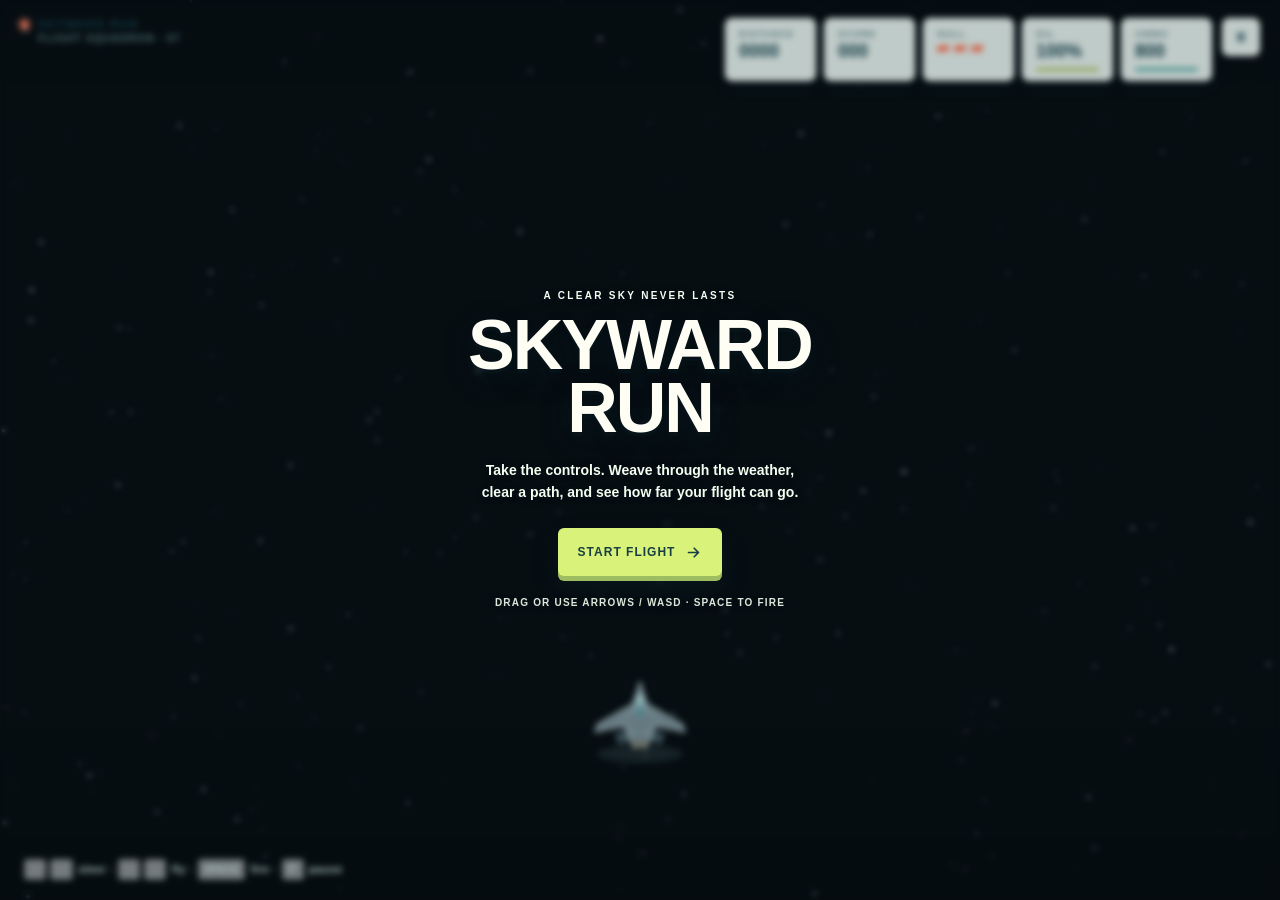
==== Game_flight/index.html @ 1d51ff2f "Enable standalone mobile game launch Co-authored-by: Copilot <223556219+Copilot@users.noreply.github" ====
<!doctype html>
<html lang="en">
<head>
  <meta charset="utf-8">
  <meta name="viewport" content="width=device-width, initial-scale=1, viewport-fit=cover">
  <meta name="theme-color" content="#bce8e5">
  <meta name="apple-mobile-web-app-capable" content="yes">
  <meta name="apple-mobile-web-app-status-bar-style" content="black-translucent">
  <link rel="manifest" href="./manifest.webmanifest">
  <link rel="apple-touch-icon" href="./apple-touch-icon.png">
  <title>Skyward Run</title>
  <style>
    :root {
      color-scheme: light;
      --ink: #153b46;
      --muted: #53747a;
      --paper: rgba(249, 255, 250, .88);
      --line: rgba(21, 59, 70, .14);
      --coral: #ed7257;
      --lime: #d9f279;
    }

    * { box-sizing: border-box; }

    html, body { width: 100%; height: 100%; margin: 0; overflow: hidden; }

    body {
      background: #05070b;
      color: var(--ink);
      font-family: "Avenir Next", Avenir, "Trebuchet MS", sans-serif;
      user-select: none;
      -webkit-user-select: none;
    }

    button { color: inherit; font: inherit; }

    .game {
      position: relative;
      width: 100%;
      height: 100%;
      min-height: 420px;
      overflow: hidden;
      isolation: isolate;
    }

    canvas { position: absolute; inset: 0; width: 100%; height: 100%; display: block; touch-action: none; }

    .topbar {
      position: absolute;
      z-index: 2;
      top: max(18px, env(safe-area-inset-top));
      left: max(20px, env(safe-area-inset-left));
      right: max(20px, env(safe-area-inset-right));
      display: flex;
      align-items: flex-start;
      justify-content: space-between;
      pointer-events: none;
    }

    .brand { display: grid; gap: 3px; }
    .brand-mark { display: flex; align-items: center; gap: 9px; font-size: 11px; font-weight: 800; letter-spacing: 1.6px; }
    .brand-mark::before { content: ""; width: 9px; height: 9px; border-radius: 50%; background: var(--coral); box-shadow: 0 0 0 4px rgba(237, 114, 87, .17); }
    .brand-sub { padding-left: 18px; color: var(--muted); font-size: 10px; font-weight: 700; letter-spacing: 1.3px; }

    .stats { display: flex; gap: 8px; }
    .stat {
      min-width: 91px;
      padding: 10px 13px 9px;
      border: 1px solid rgba(255,255,255,.68);
      border-radius: 7px;
      background: var(--paper);
      box-shadow: 0 5px 20px rgba(30, 91, 96, .08);
      backdrop-filter: blur(10px);
    }
    .stat-label { display: block; margin-bottom: 3px; color: var(--muted); font-size: 9px; font-weight: 800; letter-spacing: 1.25px; }
    .stat-value { font-size: 18px; font-weight: 800; line-height: 1; font-variant-numeric: tabular-nums; }
    .meter-track { height: 3px; margin-top: 7px; overflow: hidden; border-radius: 2px; background: rgba(21,59,70,.14); }
    .meter-fill { width: 100%; height: 100%; border-radius: inherit; transition: width .18s linear; }
    .meter-fill.oil { background: #9bad47; }
    .meter-fill.ammo { background: #328f88; }
    .meter-fill.low { background: var(--coral); }
    .hull-dots { display: flex; gap: 5px; padding-top: 3px; }
    .hull-dots i { width: 12px; height: 7px; border-radius: 2px; background: var(--coral); transform: skew(-18deg); }
    .hull-dots i.off { background: #b6c9c3; }

    .pause-button, .icon-button {
      display: grid;
      place-items: center;
      width: 38px;
      height: 38px;
      margin-left: 2px;
      border: 1px solid rgba(255,255,255,.72);
      border-radius: 7px;
      background: var(--paper);
      cursor: pointer;
      pointer-events: auto;
      transition: transform .16s ease, background .16s ease;
    }
    .pause-button:hover, .icon-button:hover { background: white; transform: translateY(-2px); }
    .pause-button svg { width: 16px; height: 16px; }

    .status-message {
      position: absolute;
      z-index: 2;
      top: max(78px, calc(env(safe-area-inset-top) + 66px));
      left: 50%;
      max-width: calc(100vw - 32px);
      padding: 8px 12px;
      border: 1px solid rgba(255,255,255,.22);
      border-radius: 5px;
      background: rgba(9, 20, 25, .78);
      color: #d9f279;
      font-size: 10px;
      font-weight: 800;
      letter-spacing: 1px;
      text-align: center;
      transform: translateX(-50%);
      pointer-events: none;
    }
    .status-message[hidden] { display: none; }

    .bottomline {
      position: absolute;
      z-index: 2;
      right: max(22px, env(safe-area-inset-right));
      bottom: max(20px, env(safe-area-inset-bottom));
      left: max(22px, env(safe-area-inset-left));
      display: flex;
      align-items: end;
      justify-content: space-between;
      pointer-events: none;
    }
    .hint { color: #c1d5d1; font-size: 11px; font-weight: 700; letter-spacing: .35px; }
    .hint kbd { display: inline-grid; min-width: 22px; height: 21px; margin: 0 2px; padding: 0 5px; place-items: center; border: 1px solid rgba(21,59,70,.2); border-bottom-width: 2px; border-radius: 4px; background: rgba(255,255,255,.5); font: inherit; font-size: 10px; }
    .touch-controls { display: none; gap: 9px; pointer-events: auto; }
    .touch-hint { display: none; color: #c1d5d1; font-size: 11px; font-weight: 700; letter-spacing: .35px; }
    .touch-button {
      display: grid;
      width: 58px;
      height: 54px;
      place-items: center;
      border: 1px solid rgba(255,255,255,.75);
      border-radius: 8px;
      background: rgba(249,255,250,.74);
      box-shadow: 0 5px 16px rgba(30,91,96,.1);
      touch-action: none;
    }
    .touch-button svg { width: 21px; height: 21px; }
    .touch-button.fire { width: 66px; background: rgba(237,114,87,.92); color: white; border-color: rgba(255,255,255,.5); }
    .touch-button[hidden] { display: none; }
    .touch-button:active { transform: scale(.95); }

    .screen {
      position: absolute;
      z-index: 3;
      inset: 0;
      display: grid;
      place-items: center;
      padding: 30px;
      background: rgba(17, 62, 72, .13);
      backdrop-filter: blur(3px);
      animation: appear .3s ease both;
    }
    .screen[hidden] { display: none; }
    .screen-content { max-width: 410px; text-align: center; animation: rise .45s cubic-bezier(.2,.8,.2,1) both; }
    .eyebrow { margin: 0 0 13px; color: #f4fff1; font-size: 10px; font-weight: 800; letter-spacing: 2.3px; text-shadow: 0 1px 8px rgba(21,59,70,.2); }
    h1 { margin: 0; color: #fffef4; font-size: clamp(43px, 8vw, 70px); font-weight: 900; line-height: .9; letter-spacing: -2px; text-shadow: 0 4px 0 rgba(21,59,70,.12), 0 10px 35px rgba(21,59,70,.2); }
    .screen-copy { max-width: 325px; margin: 19px auto 25px; color: #f4fff1; font-size: 14px; font-weight: 600; line-height: 1.6; text-shadow: 0 1px 8px rgba(21,59,70,.22); }
    .primary-button {
      display: inline-flex;
      min-width: 164px;
      min-height: 48px;
      align-items: center;
      justify-content: center;
      gap: 10px;
      padding: 0 20px;
      border: 0;
      border-radius: 6px;
      background: var(--lime);
      color: #183f45;
      box-shadow: 0 5px 0 #9dbd60, 0 12px 28px rgba(21,59,70,.2);
      cursor: pointer;
      font-size: 12px;
      font-weight: 900;
      letter-spacing: 1px;
      transition: transform .14s ease, box-shadow .14s ease;
    }
    .primary-button:hover { transform: translateY(-2px); box-shadow: 0 7px 0 #9dbd60, 0 15px 30px rgba(21,59,70,.2); }
    .primary-button:active { transform: translateY(3px); box-shadow: 0 2px 0 #9dbd60; }
    .primary-button svg { width: 17px; height: 17px; }
    .screen-note { max-width: 350px; margin: 19px auto 0; color: rgba(244,255,241,.9); font-size: 10px; font-weight: 700; line-height: 1.5; letter-spacing: 1.2px; text-shadow: 0 1px 7px rgba(21,59,70,.2); }

    @keyframes appear { from { opacity: 0; } to { opacity: 1; } }
    @keyframes rise { from { opacity: 0; transform: translateY(12px); } to { opacity: 1; transform: translateY(0); } }

    @media (max-width: 640px) {
      .topbar { top: max(13px, env(safe-area-inset-top)); left: max(13px, env(safe-area-inset-left)); right: max(13px, env(safe-area-inset-right)); }
      .topbar { flex-direction: column; align-items: stretch; gap: 7px; }
      .brand-sub { font-size: 8px; }
      .stats { width: 100%; justify-content: space-between; gap: 4px; }
      .stat { min-width: 0; flex: 1 1 0; padding: 6px 5px; }
      .stat-label { margin-bottom: 3px; font-size: 7px; letter-spacing: .7px; }
      .stat-value { font-size: 13px; }
      .meter-track { height: 2px; margin-top: 5px; }
      .hull-dots { gap: 3px; }
      .hull-dots i { width: 7px; height: 6px; }
      .pause-button { width: 30px; height: 30px; flex: 0 0 30px; margin: 0; }
      .status-message { top: max(102px, calc(env(safe-area-inset-top) + 89px)); }
      .bottomline { right: max(13px, env(safe-area-inset-right)); bottom: max(15px, env(safe-area-inset-bottom)); left: max(13px, env(safe-area-inset-left)); }
      .hint { display: none; }
      .touch-controls { display: flex; }
      .touch-hint { display: block; }
      .touch-controls { gap: 5px; }
      .touch-button { width: 42px; height: 46px; }
      .touch-button[data-control]:not(.fire) { display: none; }
      .touch-button.fire { width: 50px; }
      .screen-copy { font-size: 13px; }
    }

    @media (max-width: 900px), (pointer: coarse) {
      .hint { display: none; }
      .touch-controls { display: flex; gap: 5px; }
      .touch-hint { display: block; }
      .touch-button { width: 42px; height: 46px; }
      .touch-button[data-control]:not(.fire) { display: none; }
      .touch-button.fire { width: 50px; }
    }

    @media (max-height: 520px) and (min-width: 641px) {
      .topbar { top: 12px; }
      .bottomline { bottom: 12px; }
      h1 { font-size: 52px; }
      .screen-copy { margin: 13px auto 18px; }
    }

    @media (prefers-reduced-motion: reduce) {
      *, *::before, *::after { animation-duration: .01ms !important; transition-duration: .01ms !important; }
    }
  </style>
</head>
<body>
  <main class="game" aria-label="Skyward Run flight game">
    <canvas id="game-canvas" aria-label="Flight game playfield"></canvas>
    <header class="topbar">
      <div class="brand" aria-label="Skyward Run">
        <div class="brand-mark">SKYWARD RUN</div>
        <div class="brand-sub">FLIGHT SQUADRON · 07</div>
      </div>
      <div class="stats" aria-live="polite">
        <div class="stat"><span class="stat-label">DISTANCE</span><span class="stat-value" id="distance">0000</span></div>
        <div class="stat"><span class="stat-label">SCORE</span><span class="stat-value" id="score">000</span></div>
        <div class="stat"><span class="stat-label">HULL</span><span class="hull-dots" id="hull"><i></i><i></i><i></i></span></div>
        <div class="stat">
          <span class="stat-label">OIL</span>
          <span class="stat-value" id="oil-level">100%</span>
          <div class="meter-track"><div class="meter-fill oil" id="oil-meter" role="progressbar" aria-label="Oil level" aria-valuemin="0" aria-valuemax="100" aria-valuenow="100"></div></div>
        </div>
        <div class="stat">
          <span class="stat-label">AMMO</span>
          <span class="stat-value" id="ammo-level">800</span>
          <div class="meter-track"><div class="meter-fill ammo" id="ammo-meter" role="progressbar" aria-label="Ammunition level" aria-valuemin="0" aria-valuemax="800" aria-valuenow="800"></div></div>
        </div>
        <button class="pause-button" id="pause-button" type="button" aria-label="Pause game" title="Pause (P)" hidden>
          <svg viewBox="0 0 20 20" fill="currentColor" aria-hidden="true"><path d="M6 4h3v12H6zM11 4h3v12h-3z"/></svg>
        </button>
      </div>
    </header>
    <div class="status-message" id="status-message" role="status" hidden></div>
    <footer class="bottomline">
      <div class="hint"><kbd>←</kbd><kbd>→</kbd> steer <span aria-hidden="true">·</span> <kbd>↑</kbd><kbd>↓</kbd> fly <span aria-hidden="true">·</span> <kbd>SPACE</kbd> fire <span aria-hidden="true">·</span> <kbd>P</kbd> pause</div>
      <div class="touch-hint">DRAG TO FLY</div>
      <div class="touch-controls" aria-label="Touch controls">
        <button class="touch-button" type="button" data-control="forward" aria-label="Move forward">
          <svg viewBox="0 0 24 24" fill="none" stroke="currentColor" stroke-width="2.5" stroke-linecap="round" stroke-linejoin="round" aria-hidden="true"><path d="m18 15-6-6-6 6"/></svg>
        </button>
        <button class="touch-button" type="button" data-control="backward" aria-label="Move backward">
          <svg viewBox="0 0 24 24" fill="none" stroke="currentColor" stroke-width="2.5" stroke-linecap="round" stroke-linejoin="round" aria-hidden="true"><path d="m6 9 6 6 6-6"/></svg>
        </button>
        <button class="touch-button" type="button" data-control="left" aria-label="Move left">
          <svg viewBox="0 0 24 24" fill="none" stroke="currentColor" stroke-width="2.5" stroke-linecap="round" stroke-linejoin="round" aria-hidden="true"><path d="m15 18-6-6 6-6"/></svg>
        </button>
        <button class="touch-button" type="button" data-control="right" aria-label="Move right">
          <svg viewBox="0 0 24 24" fill="none" stroke="currentColor" stroke-width="2.5" stroke-linecap="round" stroke-linejoin="round" aria-hidden="true"><path d="m9 18 6-6-6-6"/></svg>
        </button>
        <button class="touch-button pause" id="touch-pause-button" type="button" aria-label="Pause game" title="Pause game" hidden>
          <svg viewBox="0 0 20 20" fill="currentColor" aria-hidden="true"><path d="M6 4h3v12H6zM11 4h3v12h-3z"/></svg>
        </button>
        <button class="touch-button fire" type="button" data-control="fire" aria-label="Fire">
          <svg viewBox="0 0 24 24" fill="none" stroke="currentColor" stroke-width="2.2" stroke-linecap="round" stroke-linejoin="round" aria-hidden="true"><path d="M12 22s8-4 8-11V5l-8-3-8 3v6c0 7 8 11 8 11Z"/><path d="m9 12 2 2 4-4"/></svg>
        </button>
      </div>
    </footer>
    <section class="screen" id="screen" aria-labelledby="screen-title">
      <div class="screen-content">
        <p class="eyebrow" id="screen-eyebrow">A CLEAR SKY NEVER LASTS</p>
        <h1 id="screen-title">SKYWARD<br>RUN</h1>
        <p class="screen-copy" id="screen-copy">Take the controls. Weave through the weather, clear a path, and see how far your flight can go.</p>
        <button class="primary-button" id="start-button" type="button">
          <span id="button-label">START FLIGHT</span>
          <svg viewBox="0 0 24 24" fill="none" stroke="currentColor" stroke-width="2.4" stroke-linecap="round" stroke-linejoin="round" aria-hidden="true"><path d="M5 12h14m-6-6 6 6-6 6"/></svg>
        </button>
        <p class="screen-note" id="screen-note">DRAG OR USE ARROWS / WASD · SPACE TO FIRE</p>
      </div>
    </section>
  </main>

  <script>
    (() => {
      const canvas = document.querySelector("#game-canvas");
      const ctx = canvas.getContext("2d");
      const screen = document.querySelector("#screen");
      const startButton = document.querySelector("#start-button");
      const pauseButton = document.querySelector("#pause-button");
      const touchPauseButton = document.querySelector("#touch-pause-button");
      const scoreDisplay = document.querySelector("#score");
      const distanceDisplay = document.querySelector("#distance");
      const hullDisplay = document.querySelector("#hull");
      const oilLevelDisplay = document.querySelector("#oil-level");
      const oilMeter = document.querySelector("#oil-meter");
      const ammoLevelDisplay = document.querySelector("#ammo-level");
      const ammoMeter = document.querySelector("#ammo-meter");
      const statusMessage = document.querySelector("#status-message");
      const controls = { left: false, right: false, forward: false, backward: false, fire: false };
      const touchDrag = { active: false, pointerId: null, lastX: 0, lastY: 0, tilt: 0 };
      const keys = new Set();
      const obstacleColors = ["#ea7758", "#d9944f", "#617b72", "#ddbc69"];
      let width = 0;
      let height = 0;
      let pixelRatio = 1;
      let state = "ready";
      let lastTime = 0;
      let elapsed = 0;
      let score = 0;
      let distance = 0;
      let hull = 3;
      let oil = 100;
      let ammo = 800;
      const ammoCapacity = 800;
      let spawnIn = 0.8;
      let shotIn = 0;
      let hitSoundIn = 0;
      let rapidFireRemaining = 0;
      let statusMessageRemaining = 0;
      let damageFlash = 0;
      let shake = 0;
      let audioContext;
      let scenery = [];
      let obstacles = [];
      let pickups = [];
      let shots = [];
      let particles = [];
      const plane = { x: 0, tilt: 0, invulnerable: 0 };

      function resize() {
        const bounds = canvas.getBoundingClientRect();
        width = bounds.width;
        height = bounds.height;
        pixelRatio = Math.min(window.devicePixelRatio || 1, 2);
        canvas.width = Math.round(width * pixelRatio);
        canvas.height = Math.round(height * pixelRatio);
        ctx.setTransform(pixelRatio, 0, 0, pixelRatio, 0, 0);
        if (!plane.x) plane.x = width / 2;
        plane.x = clamp(plane.x, 36, width - 36);
        if (!plane.y) plane.y = height - Math.max(105, height * .2);
        plane.y = clamp(plane.y, 45, height - 45);
        makeScenery();
        draw();
      }

      function makeScenery() {
        scenery = Array.from({ length: Math.floor(width * height / 4200) }, () => ({
          x: Math.random() * width,
          y: Math.random() * height,
          size: 0.5 + Math.random() * 1.4,
          depth: 0.25 + Math.random() * 0.75,
          phase: Math.random() * Math.PI * 2
        }));
      }

      function clamp(value, min, max) { return Math.max(min, Math.min(max, value)); }
      function random(min, max) { return min + Math.random() * (max - min); }

      function playSound(kind) {
        const AudioContextClass = window.AudioContext || window.webkitAudioContext;
        if (!AudioContextClass) return;
        audioContext ||= new AudioContextClass();
        if (audioContext.state === "suspended") audioContext.resume();

        const sounds = {
          hit: { start: 260, end: 85, duration: .13, volume: .065, type: "triangle" },
          damage: { start: 170, end: 48, duration: .24, volume: .09, type: "sawtooth" },
          pickup: { start: 540, end: 950, duration: .16, volume: .055, type: "sine" }
        };
        const sound = sounds[kind];
        const now = audioContext.currentTime;
        const oscillator = audioContext.createOscillator();
        const gain = audioContext.createGain();
        oscillator.type = sound.type;
        oscillator.frequency.setValueAtTime(sound.start, now);
        oscillator.frequency.exponentialRampToValueAtTime(sound.end, now + sound.duration);
        gain.gain.setValueAtTime(sound.volume, now);
        gain.gain.exponentialRampToValueAtTime(.001, now + sound.duration);
        oscillator.connect(gain);
        gain.connect(audioContext.destination);
        oscillator.start(now);
        oscillator.stop(now + sound.duration);
      }

      function roundRect(x, y, w, h, radius) {
        const r = Math.min(radius, w / 2, h / 2);
        ctx.beginPath();
        ctx.roundRect(x, y, w, h, r);
      }

      function drawBackground(dt) {
        ctx.fillStyle = "#05070b";
        ctx.fillRect(0, 0, width, height);

        scenery.forEach((item) => {
          if (state === "playing") item.y += (18 + distance * .008) * item.depth * dt;
          if (item.y > height + 2) {
            item.y = -2;
            item.x = random(0, width);
          }
          const twinkle = 0.72 + Math.sin(elapsed * 1.7 + item.phase) * 0.22;
          ctx.fillStyle = `rgba(220,240,255,${(0.3 + item.depth * 0.55) * twinkle})`;
          ctx.beginPath();
          ctx.arc(item.x, item.y, item.size, 0, Math.PI * 2);
          ctx.fill();
        });

        const vignette = ctx.createLinearGradient(0, 0, 0, height);
        vignette.addColorStop(0, "rgba(0,0,0,.12)");
        vignette.addColorStop(.22, "rgba(0,0,0,0)");
        vignette.addColorStop(.75, "rgba(0,0,0,0)");
        vignette.addColorStop(1, "rgba(0,0,0,.3)");
        ctx.fillStyle = vignette;
        ctx.fillRect(0, 0, width, height);
      }

      function drawPlane() {
        const y = plane.y;
        plane.y = y;
        ctx.save();
        ctx.translate(plane.x, y);
        ctx.rotate(plane.tilt * .18);
        if (plane.invulnerable > 0 && Math.floor(elapsed * 15) % 2 === 0) ctx.globalAlpha = .48;

        ctx.fillStyle = "rgba(150,190,200,.13)";
        ctx.beginPath();
        ctx.ellipse(0, 34, 43, 9, 0, 0, Math.PI * 2);
        ctx.fill();

        ctx.fillStyle = "#3c4b53";
        ctx.beginPath();
        ctx.moveTo(-7, 7); ctx.lineTo(-25, 14); ctx.lineTo(-21, 25); ctx.lineTo(-5, 18); ctx.closePath(); ctx.fill();
        ctx.moveTo(7, 7); ctx.lineTo(25, 14); ctx.lineTo(21, 25); ctx.lineTo(5, 18); ctx.closePath(); ctx.fill();

        ctx.fillStyle = "#71828a";
        ctx.beginPath();
        ctx.moveTo(0, -38); ctx.lineTo(7, -16); ctx.lineTo(42, 4); ctx.lineTo(45, 12);
        ctx.lineTo(15, 6); ctx.lineTo(11, 19); ctx.lineTo(5, 28); ctx.lineTo(0, 24);
        ctx.lineTo(-5, 28); ctx.lineTo(-11, 19); ctx.lineTo(-15, 6); ctx.lineTo(-45, 12);
        ctx.lineTo(-42, 4); ctx.lineTo(-7, -16); ctx.closePath(); ctx.fill();
        ctx.strokeStyle = "#b7c7c8";
        ctx.lineWidth = 1.2;
        ctx.stroke();

        ctx.strokeStyle = "rgba(222,235,228,.5)";
        ctx.lineWidth = .8;
        ctx.beginPath();
        ctx.moveTo(-8, -12); ctx.lineTo(-15, 0); ctx.lineTo(-23, 4);
        ctx.moveTo(8, -12); ctx.lineTo(15, 0); ctx.lineTo(23, 4);
        ctx.moveTo(-15, 6); ctx.lineTo(-8, 9); ctx.lineTo(-5, 18);
        ctx.moveTo(15, 6); ctx.lineTo(8, 9); ctx.lineTo(5, 18);
        ctx.stroke();

        const canopy = ctx.createLinearGradient(0, -25, 0, -3);
        canopy.addColorStop(0, "#b5e2e4");
        canopy.addColorStop(1, "#356271");
        ctx.fillStyle = canopy;
        ctx.beginPath();
        ctx.moveTo(0, -27); ctx.lineTo(4.5, -17); ctx.lineTo(4, -5);
        ctx.lineTo(0, -2); ctx.lineTo(-4, -5); ctx.lineTo(-4.5, -17); ctx.closePath();
        ctx.fill();
        ctx.strokeStyle = "rgba(234,250,238,.8)";
        ctx.lineWidth = .8;
        ctx.stroke();

        ctx.fillStyle = "#26343b";
        ctx.beginPath();
        ctx.ellipse(-4, 24, 2.2, 3.2, 0, 0, Math.PI * 2);
        ctx.ellipse(4, 24, 2.2, 3.2, 0, 0, Math.PI * 2);
        ctx.fill();
        ctx.shadowColor = "#f09a5a";
        ctx.shadowBlur = 7;
        ctx.fillStyle = "#ffca83";
        ctx.beginPath();
        ctx.ellipse(-4, 25, 1.2, 2, 0, 0, Math.PI * 2);
        ctx.ellipse(4, 25, 1.2, 2, 0, 0, Math.PI * 2);
        ctx.fill();
        ctx.restore();
      }

      function drawObstacle(item) {
        ctx.save();
        ctx.translate(item.x, item.y);
        ctx.rotate(item.rotation);
        const r = item.radius;
        ctx.fillStyle = "rgba(37,70,67,.17)";
        ctx.beginPath(); ctx.ellipse(2, r * .8, r * .95, r * .29, 0, 0, Math.PI * 2); ctx.fill();
        ctx.fillStyle = obstacleColors[item.color];
        ctx.beginPath();
        for (let point = 0; point < 9; point++) {
          const angle = point * Math.PI * 2 / 9;
          const radius = r * (point % 2 === 0 ? 1 : .76) * (item.jagged[point] || 1);
          const px = Math.cos(angle) * radius;
          const py = Math.sin(angle) * radius;
          if (point === 0) ctx.moveTo(px, py); else ctx.lineTo(px, py);
        }
        ctx.closePath(); ctx.fill();
        ctx.strokeStyle = "rgba(255,245,209,.54)"; ctx.lineWidth = 2; ctx.stroke();
        ctx.fillStyle = "rgba(255,244,211,.32)";
        ctx.beginPath(); ctx.ellipse(-r * .22, -r * .2, r * .25, r * .14, -.6, 0, Math.PI * 2); ctx.fill();
        if (item.hp > 1) {
          ctx.fillStyle = "rgba(255,249,226,.82)";
          ctx.font = `800 ${Math.max(10, r * .75)}px sans-serif`;
          ctx.textAlign = "center"; ctx.textBaseline = "middle";
          ctx.fillText("✦", 0, 1);
        }
        ctx.restore();
      }

      function drawPickup(item) {
        const color = item.type === "oil" ? "#d9f279" : "#6adbd0";
        const pulse = 1 + Math.sin(elapsed * 5 + item.phase) * .08;
        ctx.save();
        ctx.translate(item.x, item.y);
        ctx.scale(pulse, pulse);
        ctx.shadowColor = color;
        ctx.shadowBlur = 13;
        ctx.fillStyle = "#101b20";
        ctx.strokeStyle = color;
        ctx.lineWidth = 2;
        ctx.beginPath();
        ctx.arc(0, 0, 17, 0, Math.PI * 2);
        ctx.fill();
        ctx.stroke();
        ctx.shadowBlur = 0;
        ctx.fillStyle = color;

        if (item.type === "oil") {
          roundRect(-6, -5, 12, 12, 2);
          ctx.fill();
          roundRect(-3, -9, 6, 4, 1);
          ctx.fill();
          ctx.strokeStyle = color;
          ctx.lineWidth = 2;
          ctx.beginPath();
          ctx.moveTo(6, -2);
          ctx.lineTo(9, 1);
          ctx.lineTo(9, 5);
          ctx.stroke();
          ctx.fillStyle = "#101b20";
          ctx.font = "800 7px sans-serif";
          ctx.textAlign = "center";
          ctx.textBaseline = "middle";
          ctx.fillText("OIL", 0, 1);
        } else {
          roundRect(-8, -6, 16, 13, 2);
          ctx.fill();
          ctx.fillStyle = "#101b20";
          ctx.fillRect(-5, -3, 3, 3);
          ctx.fillRect(1, -3, 3, 3);
          ctx.fillRect(-5, 2, 3, 3);
          ctx.fillRect(1, 2, 3, 3);
        }
        ctx.restore();
      }

      function drawShot(shot) {
        ctx.save();
        ctx.shadowColor = "#fff3a8";
        ctx.shadowBlur = 6;
        ctx.fillStyle = "#fff8be";
        roundRect(shot.x - 1.5, shot.y - 11, 3, 15, 1.5);
        ctx.fill();
        ctx.restore();
      }

      function drawParticles() {
        particles.forEach((particle) => {
          ctx.globalAlpha = Math.max(0, particle.life / particle.maxLife);
          ctx.fillStyle = particle.color;
          ctx.beginPath(); ctx.arc(particle.x, particle.y, particle.size * particle.life / particle.maxLife, 0, Math.PI * 2); ctx.fill();
        });
        ctx.globalAlpha = 1;
      }

      function draw(dt = 0) {
        if (!width || !height) return;
        ctx.save();
        if (shake > 0) ctx.translate(random(-shake, shake), random(-shake, shake));
        drawBackground(dt);
        obstacles.forEach(drawObstacle);
        pickups.forEach(drawPickup);
        shots.forEach(drawShot);
        drawParticles();
        drawPlane();
        ctx.restore();
        if (damageFlash > 0) {
          ctx.fillStyle = `rgba(237, 91, 69, ${damageFlash * .15})`;
          ctx.fillRect(0, 0, width, height);
        }
      }

      function addBurst(x, y, color, count = 12) {
        for (let index = 0; index < count; index++) {
          const angle = Math.random() * Math.PI * 2;
          const speed = random(45, 190);
          particles.push({ x, y, vx: Math.cos(angle) * speed, vy: Math.sin(angle) * speed, size: random(2, 5), life: random(.24, .62), maxLife: .62, color });
        }
      }

      function spawnObstacle() {
        const radius = random(16, 29) + Math.min(distance * .0014, 9);
        const jagged = Array.from({ length: 9 }, () => random(.76, 1.12));
        obstacles.push({
          x: random(35 + radius, width - 35 - radius),
          y: -radius - 8,
          radius,
          speed: random(125, 205) + Math.min(distance * .1, 130),
          rotation: random(0, Math.PI * 2),
          spin: random(-1.2, 1.2),
          color: Math.floor(Math.random() * obstacleColors.length),
          hp: radius > 36 ? 2 : 1,
          jagged
        });
      }

      function spawnPickup() {
        pickups.push({
          type: Math.random() < .5 ? "oil" : "ammo",
          x: random(30, width - 30),
          y: -24,
          speed: random(105, 150),
          phase: random(0, Math.PI * 2)
        });
      }

      function showStatus(message) {
        statusMessage.textContent = message;
        statusMessage.hidden = false;
        statusMessageRemaining = 2;
      }

      function updateStatus(dt) {
        if (rapidFireRemaining > 0) {
          statusMessage.textContent = `RAPID FIRE · ${Math.ceil(rapidFireRemaining)}s`;
          statusMessage.hidden = false;
        } else if (statusMessageRemaining > 0) {
          statusMessageRemaining -= dt;
          if (statusMessageRemaining <= 0) statusMessage.hidden = true;
        } else {
          statusMessage.hidden = true;
        }
      }

      function fire() {
        if (ammo < 8) return;
        for (let index = 0; index < 8; index++) {
          shots.push({
            x: plane.x + (index - 3.5) * 9,
            y: plane.y - 25,
            vx: 0,
            vy: 530
          });
        }
        ammo -= 8;
        updateMeters();
        shotIn = rapidFireRemaining > 0 ? .065 : .11;
      }

      function update(dt) {
        elapsed += dt;
        if (state !== "playing") return;
        hitSoundIn = Math.max(0, hitSoundIn - dt);
        rapidFireRemaining = Math.max(0, rapidFireRemaining - dt);
        updateStatus(dt);
        oil = Math.max(0, oil - dt * .9);
        updateMeters();
        if (oil <= 0) {
          endGame("oil");
          return;
        }
        const direction = (controls.right || keys.has("ArrowRight") || keys.has("KeyD") ? 1 : 0) - (controls.left || keys.has("ArrowLeft") || keys.has("KeyA") ? 1 : 0);
        const verticalDirection = (controls.backward || keys.has("ArrowDown") || keys.has("KeyS") ? 1 : 0) - (controls.forward || keys.has("ArrowUp") || keys.has("KeyW") ? 1 : 0);
        const targetTilt = touchDrag.active ? touchDrag.tilt : direction;
        plane.tilt += (targetTilt - plane.tilt) * Math.min(1, dt * 9);
        plane.x = clamp(plane.x + direction * 390 * dt, 34, width - 34);
        plane.y = clamp(plane.y + verticalDirection * 300 * dt, 45, height - 45);
        distance += dt * (31 + Math.min(score * .035, 45));
        distanceDisplay.textContent = String(Math.floor(distance)).padStart(4, "0");

        shotIn -= dt;
        if ((controls.fire || keys.has("Space")) && shotIn <= 0) {
          if (ammo >= 8) fire();
          else shotIn = .2;
        }

        spawnIn -= dt;
        if (spawnIn <= 0) {
          if (Math.random() < .28) spawnPickup();
          else spawnObstacle();
          spawnIn = random(.48, 1.08) * Math.max(.48, 1 - distance * .00055);
        }

        obstacles.forEach((item) => {
          item.y += item.speed * dt;
          item.x += Math.sin(elapsed * 1.3 + item.rotation) * 13 * dt;
          item.rotation += item.spin * dt;
        });
        pickups.forEach((item) => { item.y += item.speed * dt; });
        shots.forEach((shot) => {
          shot.x += shot.vx * dt;
          shot.y -= shot.vy * dt;
        });

        for (let shotIndex = shots.length - 1; shotIndex >= 0; shotIndex--) {
          const shot = shots[shotIndex];
          let hit = false;
          for (let itemIndex = obstacles.length - 1; itemIndex >= 0; itemIndex--) {
            const item = obstacles[itemIndex];
            if (Math.abs(shot.x - item.x) < item.radius * .82 && Math.abs(shot.y - item.y) < item.radius * .82) {
              item.hp -= 1;
              if (hitSoundIn <= 0) {
                playSound("hit");
                hitSoundIn = .1;
              }
              addBurst(shot.x, shot.y, "#fff1a8", 4);
              if (item.hp <= 0) {
                addBurst(item.x, item.y, obstacleColors[item.color], 14);
                obstacles.splice(itemIndex, 1);
                score += 10;
                scoreDisplay.textContent = String(score).padStart(3, "0");
              }
              hit = true;
              break;
            }
          }
          if (hit || shot.y < -20 || shot.x < -20 || shot.x > width + 20) shots.splice(shotIndex, 1);
        }

        if (plane.invulnerable <= 0) {
          for (let index = obstacles.length - 1; index >= 0; index--) {
            const item = obstacles[index];
            const dx = item.x - plane.x;
            const dy = item.y - plane.y;
            if (dx * dx + dy * dy < (item.radius + 19) ** 2) {
              obstacles.splice(index, 1);
              addBurst(item.x, item.y, obstacleColors[item.color], 18);
              hull = 0;
              playSound("damage");
              damageFlash = .8;
              shake = 9;
              updateHull();
              endGame("obstacle");
              break;
            }
          }
        } else {
          plane.invulnerable -= dt;
        }

        if (state === "playing") {
          for (let index = pickups.length - 1; index >= 0; index--) {
            const item = pickups[index];
            const dx = item.x - plane.x;
            const dy = item.y - plane.y;
            if (dx * dx + dy * dy >= 34 ** 2) continue;
            pickups.splice(index, 1);
            playSound("pickup");
            if (item.type === "oil") {
              if (oil < 100) {
                oil = Math.min(100, oil + 35);
                updateMeters();
                showStatus("OIL SUPPLY · LEVEL RESTORED");
              } else {
                score += 25;
                scoreDisplay.textContent = String(score).padStart(3, "0");
                showStatus("OIL SUPPLY · +25 POINTS");
              }
            } else {
              ammo = Math.min(ammoCapacity, ammo + 600);
              rapidFireRemaining = Math.min(20, rapidFireRemaining + 10);
              updateMeters();
              showStatus("AMMO SUPPLY · RAPID FIRE");
            }
          }
        }

        particles.forEach((particle) => {
          particle.x += particle.vx * dt;
          particle.y += particle.vy * dt;
          particle.vx *= Math.max(0, 1 - dt * 2.5);
          particle.vy *= Math.max(0, 1 - dt * 2.5);
          particle.life -= dt;
        });
        particles = particles.filter((particle) => particle.life > 0);
        obstacles = obstacles.filter((item) => item.y < height + item.radius + 8);
        pickups = pickups.filter((item) => item.y < height + 24);
        shots = shots.filter((shot) => shot.y > -22);
        damageFlash = Math.max(0, damageFlash - dt);
        shake = Math.max(0, shake - dt * 30);
      }

      function updateHull() {
        hullDisplay.innerHTML = "";
        for (let index = 0; index < 3; index++) {
          const segment = document.createElement("i");
          if (index >= hull) segment.className = "off";
          hullDisplay.append(segment);
        }
      }

      function updateMeters() {
        const oilPercent = Math.ceil(oil);
        const ammoPercent = ammo / ammoCapacity * 100;
        oilLevelDisplay.textContent = `${oilPercent}%`;
        oilMeter.style.width = `${oilPercent}%`;
        oilMeter.setAttribute("aria-valuenow", String(oilPercent));
        oilMeter.classList.toggle("low", oil <= 20);
        ammoLevelDisplay.textContent = String(ammo);
        ammoMeter.style.width = `${ammoPercent}%`;
        ammoMeter.setAttribute("aria-valuenow", String(ammo));
        ammoMeter.classList.toggle("low", ammoPercent <= 20);
      }

      function showScreen(kind, reason) {
        const title = document.querySelector("#screen-title");
        const eyebrow = document.querySelector("#screen-eyebrow");
        const copy = document.querySelector("#screen-copy");
        const label = document.querySelector("#button-label");
        const note = document.querySelector("#screen-note");
        if (kind === "ready") {
          eyebrow.textContent = "A CLEAR SKY NEVER LASTS";
          title.innerHTML = "SKYWARD<br>RUN";
          copy.textContent = "Take the controls. Weave through the weather, clear a path, and see how far your flight can go.";
          label.textContent = "START FLIGHT";
          note.textContent = "ARROWS / WASD TO FLY · SPACE TO FIRE";
        } else if (kind === "paused") {
          eyebrow.textContent = "AUTOPILOT ENGAGED";
          title.textContent = "TAKE A BREATHER";
          copy.textContent = `Flight paused at ${Math.floor(distance)} meters with ${score} points on the board.`;
          label.textContent = "RESUME FLIGHT";
          note.textContent = "PRESS P OR ESC TO RESUME";
        } else {
          eyebrow.textContent = reason === "oil" ? "OIL SUPPLY DEPLETED" : "FLIGHT COMPLETE";
          title.innerHTML = "NICE<br>FLIGHT";
          copy.textContent = `You flew ${Math.floor(distance)} meters and scored ${score} points. Ready for another run?`;
          label.textContent = "FLY AGAIN";
          note.textContent = "YOUR NEXT RUN STARTS NOW";
        }
        screen.hidden = false;
      }

      function startGame() {
        state = "playing";
        elapsed = 0;
        score = 0;
        distance = 0;
        hull = 3;
        oil = 100;
        ammo = ammoCapacity;
        spawnIn = .55;
        shotIn = 0;
        rapidFireRemaining = 0;
        statusMessageRemaining = 0;
        damageFlash = 0;
        shake = 0;
        obstacles = [];
        pickups = [];
        shots = [];
        particles = [];
        plane.x = width / 2;
        plane.y = height - Math.max(105, height * .2);
        plane.invulnerable = 0;
        scoreDisplay.textContent = "000";
        distanceDisplay.textContent = "0000";
        statusMessage.hidden = true;
        updateHull();
        updateMeters();
        screen.hidden = true;
        pauseButton.hidden = false;
        touchPauseButton.hidden = false;
        clearControls();
      }

      function pauseGame() {
        if (state === "playing") {
          state = "paused";
          clearControls();
          showScreen("paused");
        } else if (state === "paused") {
          state = "playing";
          screen.hidden = true;
        }
      }

      function endGame(reason = "hull") {
        state = "over";
        pauseButton.hidden = true;
        touchPauseButton.hidden = true;
        clearControls();
        showScreen("over", reason);
      }

      function clearControls() {
        controls.left = false;
        controls.right = false;
        controls.forward = false;
        controls.backward = false;
        controls.fire = false;
        touchDrag.active = false;
        touchDrag.pointerId = null;
        touchDrag.tilt = 0;
        keys.clear();
      }

      function frame(timestamp) {
        const dt = Math.min((timestamp - (lastTime || timestamp)) / 1000, .04);
        lastTime = timestamp;
        update(dt);
        draw(dt);
        requestAnimationFrame(frame);
      }

      startButton.addEventListener("click", startGame);
      pauseButton.addEventListener("click", pauseGame);
      touchPauseButton.addEventListener("click", pauseGame);
      window.addEventListener("resize", resize);
      window.addEventListener("blur", clearControls);
      document.addEventListener("visibilitychange", () => { if (document.hidden && state === "playing") pauseGame(); });

      window.addEventListener("keydown", (event) => {
        if (["ArrowLeft", "ArrowRight", "ArrowUp", "ArrowDown", "Space"].includes(event.code)) event.preventDefault();
        if (event.repeat) return;
        if (event.code === "KeyP" || event.code === "Escape") {
          if (state === "playing" || state === "paused") pauseGame();
          return;
        }
        keys.add(event.code);
      });
      window.addEventListener("keyup", (event) => keys.delete(event.code));

      canvas.addEventListener("pointerdown", (event) => {
        if (event.pointerType === "mouse" || state !== "playing") return;
        event.preventDefault();
        touchDrag.active = true;
        touchDrag.pointerId = event.pointerId;
        touchDrag.lastX = event.clientX;
        touchDrag.lastY = event.clientY;
        canvas.setPointerCapture(event.pointerId);
      });
      canvas.addEventListener("pointermove", (event) => {
        if (!touchDrag.active || event.pointerId !== touchDrag.pointerId || state !== "playing") return;
        event.preventDefault();
        const deltaX = event.clientX - touchDrag.lastX;
        const deltaY = event.clientY - touchDrag.lastY;
        plane.x = clamp(plane.x + deltaX, 34, width - 34);
        plane.y = clamp(plane.y + deltaY, 45, height - 45);
        touchDrag.tilt = clamp(deltaX / 16, -1, 1);
        touchDrag.lastX = event.clientX;
        touchDrag.lastY = event.clientY;
      });
      const releaseTouchDrag = (event) => {
        if (event.pointerId !== touchDrag.pointerId) return;
        touchDrag.active = false;
        touchDrag.pointerId = null;
        touchDrag.tilt = 0;
      };
      canvas.addEventListener("pointerup", releaseTouchDrag);
      canvas.addEventListener("pointercancel", releaseTouchDrag);
      canvas.addEventListener("lostpointercapture", releaseTouchDrag);

      document.querySelectorAll("[data-control]").forEach((button) => {
        const control = button.dataset.control;
        button.addEventListener("pointerdown", (event) => {
          event.preventDefault();
          controls[control] = true;
          button.setPointerCapture(event.pointerId);
        });
        const release = () => { controls[control] = false; };
        button.addEventListener("pointerup", release);
        button.addEventListener("pointercancel", release);
        button.addEventListener("lostpointercapture", release);
      });

      resize();
      requestAnimationFrame(frame);
    })();
  </script>
</body>
</html>
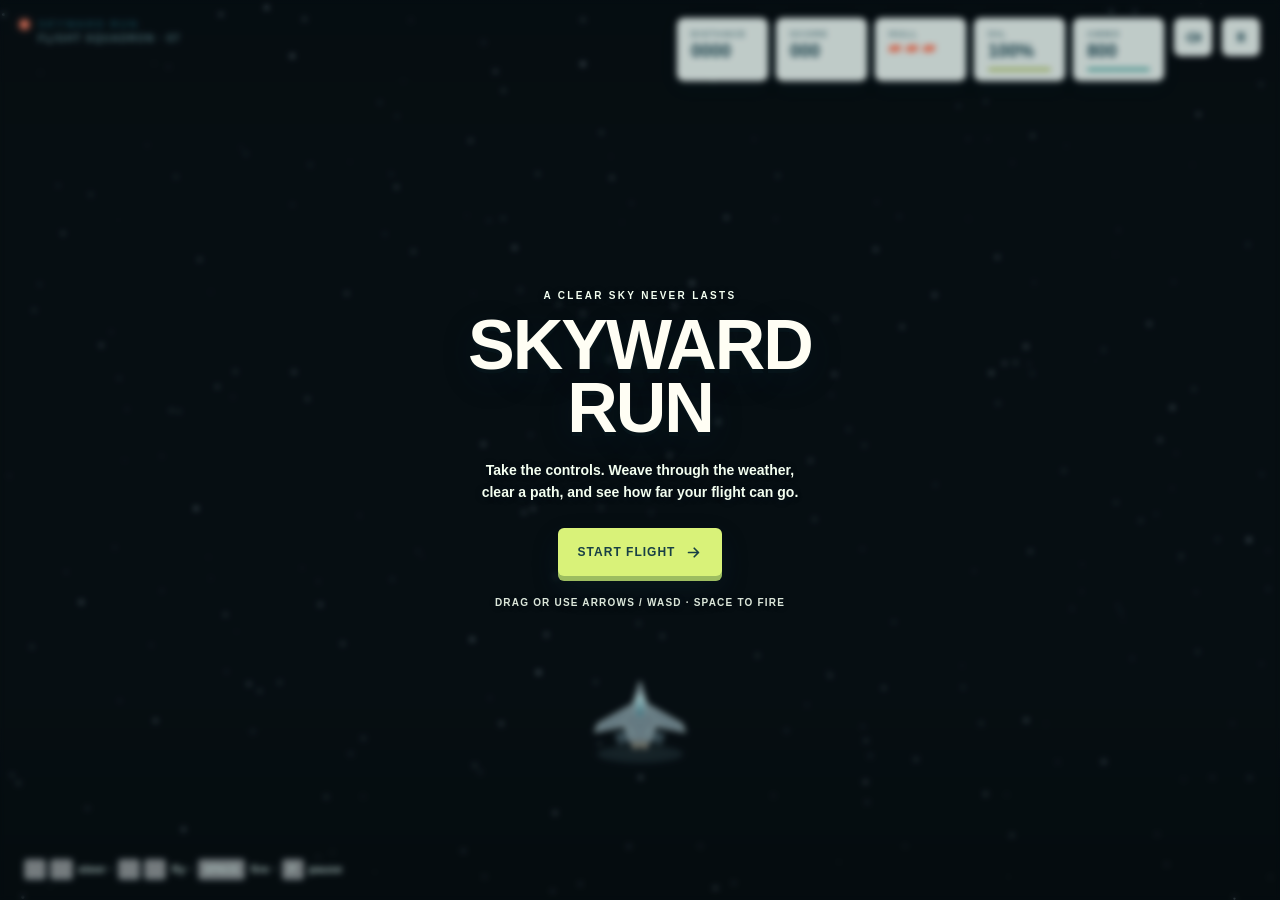
==== commit 4fe0f233: "Add flight game sound effects Co-authored-by: Copilot <223556219+Copilot@users.noreply.github.com>" ====
--- a/Game_flight/index.html
+++ b/Game_flight/index.html
@@ -83,7 +83,7 @@
     .hull-dots i { width: 12px; height: 7px; border-radius: 2px; background: var(--coral); transform: skew(-18deg); }
     .hull-dots i.off { background: #b6c9c3; }
 
-    .pause-button, .icon-button {
+    .pause-button, .icon-button, .audio-button {
       display: grid;
       place-items: center;
       width: 38px;
@@ -96,8 +96,9 @@
       pointer-events: auto;
       transition: transform .16s ease, background .16s ease;
     }
-    .pause-button:hover, .icon-button:hover { background: white; transform: translateY(-2px); }
+    .pause-button:hover, .icon-button:hover, .audio-button:hover { background: white; transform: translateY(-2px); }
     .pause-button svg { width: 16px; height: 16px; }
+    .audio-button svg { width: 17px; height: 17px; }
 
     .status-message {
       position: absolute;
@@ -204,7 +205,7 @@
       .meter-track { height: 2px; margin-top: 5px; }
       .hull-dots { gap: 3px; }
       .hull-dots i { width: 7px; height: 6px; }
-      .pause-button { width: 30px; height: 30px; flex: 0 0 30px; margin: 0; }
+      .pause-button, .audio-button { width: 30px; height: 30px; flex: 0 0 30px; margin: 0; }
       .status-message { top: max(102px, calc(env(safe-area-inset-top) + 89px)); }
       .bottomline { right: max(13px, env(safe-area-inset-right)); bottom: max(15px, env(safe-area-inset-bottom)); left: max(13px, env(safe-area-inset-left)); }
       .hint { display: none; }
@@ -260,6 +261,13 @@
           <span class="stat-value" id="ammo-level">800</span>
           <div class="meter-track"><div class="meter-fill ammo" id="ammo-meter" role="progressbar" aria-label="Ammunition level" aria-valuemin="0" aria-valuemax="800" aria-valuenow="800"></div></div>
         </div>
+        <button class="audio-button" id="audio-button" type="button" aria-label="Mute sound" aria-pressed="false" title="Mute sound">
+          <svg viewBox="0 0 24 24" fill="none" stroke="currentColor" stroke-width="2" stroke-linecap="round" stroke-linejoin="round" aria-hidden="true">
+            <path d="M11 5 6 9H3v6h3l5 4z"/>
+            <path class="sound-waves" d="M15.5 8.5a5 5 0 0 1 0 7m3-10a9 9 0 0 1 0 13"/>
+            <path class="sound-muted" d="m16 9 5 6m0-6-5 6" hidden/>
+          </svg>
+        </button>
         <button class="pause-button" id="pause-button" type="button" aria-label="Pause game" title="Pause (P)" hidden>
           <svg viewBox="0 0 20 20" fill="currentColor" aria-hidden="true"><path d="M6 4h3v12H6zM11 4h3v12h-3z"/></svg>
         </button>
@@ -312,6 +320,9 @@
       const startButton = document.querySelector("#start-button");
       const pauseButton = document.querySelector("#pause-button");
       const touchPauseButton = document.querySelector("#touch-pause-button");
+      const audioButton = document.querySelector("#audio-button");
+      const soundWaves = audioButton.querySelector(".sound-waves");
+      const soundMutedIcon = audioButton.querySelector(".sound-muted");
       const scoreDisplay = document.querySelector("#score");
       const distanceDisplay = document.querySelector("#distance");
       const hullDisplay = document.querySelector("#hull");
@@ -344,6 +355,8 @@
       let damageFlash = 0;
       let shake = 0;
       let audioContext;
+      let masterGain;
+      let soundMuted = false;
       let scenery = [];
       let obstacles = [];
       let pickups = [];
@@ -381,15 +394,26 @@
       function random(min, max) { return min + Math.random() * (max - min); }
 
       function playSound(kind) {
+        if (soundMuted) return;
         const AudioContextClass = window.AudioContext || window.webkitAudioContext;
         if (!AudioContextClass) return;
-        audioContext ||= new AudioContextClass();
+        if (!audioContext) {
+          audioContext = new AudioContextClass();
+          masterGain = audioContext.createGain();
+          masterGain.connect(audioContext.destination);
+        }
         if (audioContext.state === "suspended") audioContext.resume();
 
         const sounds = {
+          start: { start: 330, end: 660, duration: .28, volume: .07, type: "sine" },
+          fire: { start: 620, end: 260, duration: .055, volume: .035, type: "square" },
           hit: { start: 260, end: 85, duration: .13, volume: .065, type: "triangle" },
+          destroy: { start: 170, end: 48, duration: .3, volume: .085, type: "sawtooth" },
           damage: { start: 170, end: 48, duration: .24, volume: .09, type: "sawtooth" },
-          pickup: { start: 540, end: 950, duration: .16, volume: .055, type: "sine" }
+          pickup: { start: 540, end: 950, duration: .16, volume: .055, type: "sine" },
+          pause: { start: 440, end: 330, duration: .11, volume: .05, type: "sine" },
+          resume: { start: 330, end: 520, duration: .13, volume: .05, type: "sine" },
+          over: { start: 330, end: 110, duration: .38, volume: .075, type: "triangle" }
         };
         const sound = sounds[kind];
         const now = audioContext.currentTime;
@@ -401,9 +425,22 @@
         gain.gain.setValueAtTime(sound.volume, now);
         gain.gain.exponentialRampToValueAtTime(.001, now + sound.duration);
         oscillator.connect(gain);
-        gain.connect(audioContext.destination);
+        gain.connect(masterGain);
         oscillator.start(now);
         oscillator.stop(now + sound.duration);
+      }
+
+      function toggleSound() {
+        soundMuted = !soundMuted;
+        soundWaves.hidden = soundMuted;
+        soundMutedIcon.hidden = !soundMuted;
+        audioButton.setAttribute("aria-pressed", String(soundMuted));
+        audioButton.setAttribute("aria-label", soundMuted ? "Unmute sound" : "Mute sound");
+        audioButton.title = soundMuted ? "Unmute sound" : "Mute sound";
+        if (masterGain && audioContext) {
+          masterGain.gain.setTargetAtTime(soundMuted ? 0 : 1, audioContext.currentTime, .015);
+        }
+        if (!soundMuted) playSound("resume");
       }
 
       function roundRect(x, y, w, h, radius) {
@@ -668,6 +705,7 @@
 
       function fire() {
         if (ammo < 8) return;
+        playSound("fire");
         for (let index = 0; index < 8; index++) {
           shots.push({
             x: plane.x + (index - 3.5) * 9,
@@ -743,6 +781,7 @@
                 obstacles.splice(itemIndex, 1);
                 score += 10;
                 scoreDisplay.textContent = String(score).padStart(3, "0");
+                playSound("destroy");
               }
               hit = true;
               break;
@@ -865,6 +904,7 @@
       }
 
       function startGame() {
+        playSound("start");
         state = "playing";
         elapsed = 0;
         score = 0;
@@ -898,16 +938,19 @@
 
       function pauseGame() {
         if (state === "playing") {
+          playSound("pause");
           state = "paused";
           clearControls();
           showScreen("paused");
         } else if (state === "paused") {
+          playSound("resume");
           state = "playing";
           screen.hidden = true;
         }
       }
 
       function endGame(reason = "hull") {
+        playSound("over");
         state = "over";
         pauseButton.hidden = true;
         touchPauseButton.hidden = true;
@@ -936,6 +979,7 @@
       }
 
       startButton.addEventListener("click", startGame);
+      audioButton.addEventListener("click", toggleSound);
       pauseButton.addEventListener("click", pauseGame);
       touchPauseButton.addEventListener("click", pauseGame);
       window.addEventListener("resize", resize);
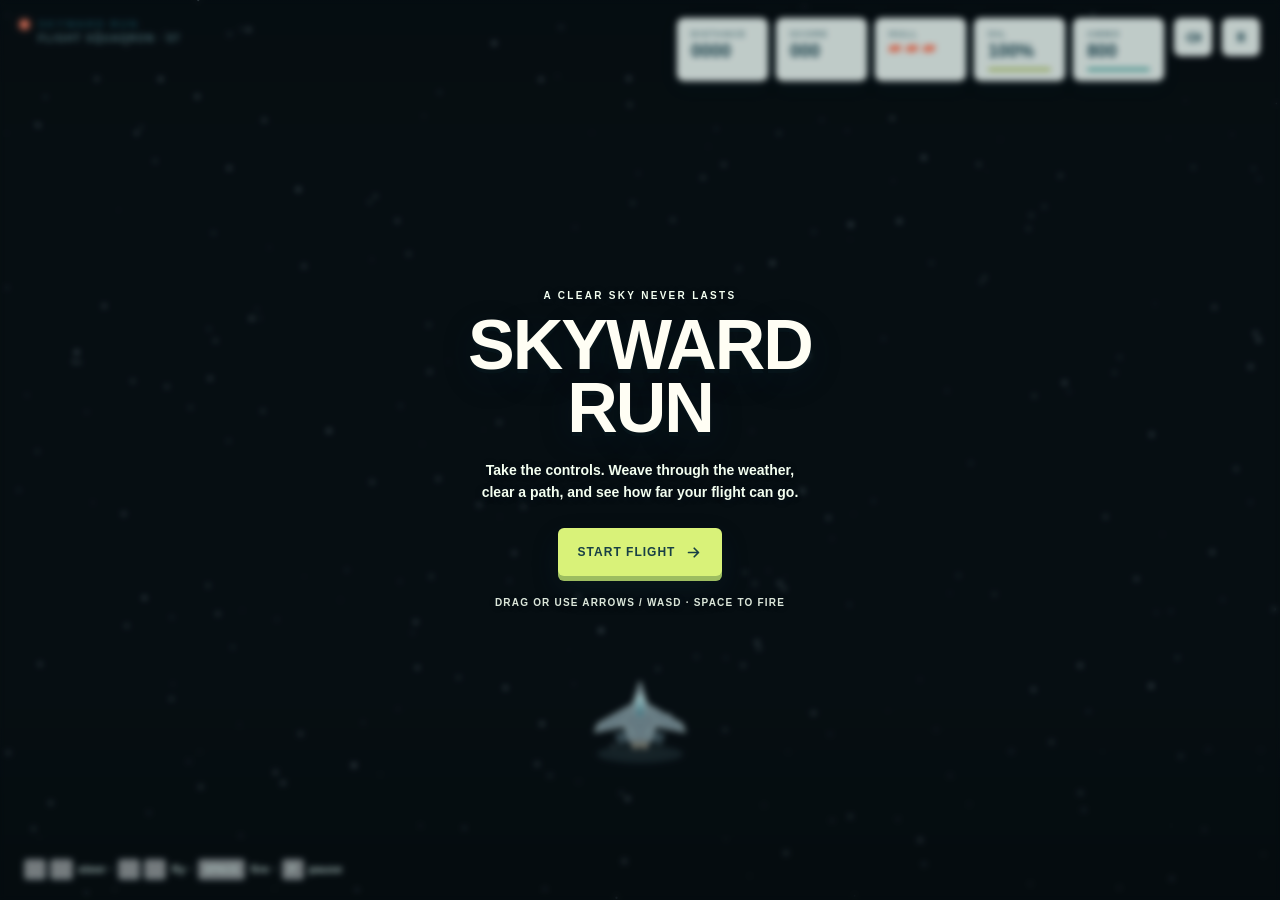
==== commit feadd628: "Fix delayed mobile audio playback Co-authored-by: Copilot <223556219+Copilot@users.noreply.github.co" ====
--- a/Game_flight/index.html
+++ b/Game_flight/index.html
@@ -356,6 +356,8 @@
       let shake = 0;
       let audioContext;
       let masterGain;
+      let audioResumePromise;
+      let soundPendingDuringResume = false;
       let soundMuted = false;
       let scenery = [];
       let obstacles = [];
@@ -396,26 +398,63 @@
       function playSound(kind) {
         if (soundMuted) return;
         const AudioContextClass = window.AudioContext || window.webkitAudioContext;
-        if (!AudioContextClass) return;
+        if (!AudioContextClass) {
+          reportAudioError(new Error("Web Audio is not supported by this browser."));
+          return;
+        }
         if (!audioContext) {
-          audioContext = new AudioContextClass();
-          masterGain = audioContext.createGain();
-          masterGain.connect(audioContext.destination);
-        }
-        if (audioContext.state === "suspended") audioContext.resume();
+          try {
+            audioContext = new AudioContextClass();
+            masterGain = audioContext.createGain();
+            masterGain.connect(audioContext.destination);
+          } catch (error) {
+            reportAudioError(error);
+            return;
+          }
+        }
 
         const sounds = {
-          start: { start: 330, end: 660, duration: .28, volume: .07, type: "sine" },
-          fire: { start: 620, end: 260, duration: .055, volume: .035, type: "square" },
-          hit: { start: 260, end: 85, duration: .13, volume: .065, type: "triangle" },
-          destroy: { start: 170, end: 48, duration: .3, volume: .085, type: "sawtooth" },
-          damage: { start: 170, end: 48, duration: .24, volume: .09, type: "sawtooth" },
-          pickup: { start: 540, end: 950, duration: .16, volume: .055, type: "sine" },
-          pause: { start: 440, end: 330, duration: .11, volume: .05, type: "sine" },
-          resume: { start: 330, end: 520, duration: .13, volume: .05, type: "sine" },
-          over: { start: 330, end: 110, duration: .38, volume: .075, type: "triangle" }
+          start: { start: 330, end: 660, duration: .28, volume: .14, type: "sine" },
+          fire: { start: 620, end: 260, duration: .055, volume: .08, type: "square" },
+          hit: { start: 260, end: 85, duration: .13, volume: .13, type: "triangle" },
+          destroy: { start: 170, end: 48, duration: .3, volume: .16, type: "sawtooth" },
+          damage: { start: 170, end: 48, duration: .24, volume: .17, type: "sawtooth" },
+          pickup: { start: 540, end: 950, duration: .16, volume: .12, type: "sine" },
+          pause: { start: 440, end: 330, duration: .11, volume: .1, type: "sine" },
+          resume: { start: 330, end: 520, duration: .13, volume: .1, type: "sine" },
+          over: { start: 330, end: 110, duration: .38, volume: .15, type: "triangle" }
         };
         const sound = sounds[kind];
+        if (audioContext.state !== "running") {
+          if (soundPendingDuringResume) return;
+          soundPendingDuringResume = true;
+          resumeAudio().then(() => {
+            soundPendingDuringResume = false;
+            if (!soundMuted) scheduleSound(sound);
+          }).catch((error) => {
+            soundPendingDuringResume = false;
+            reportAudioError(error);
+          });
+          return;
+        }
+        scheduleSound(sound);
+      }
+
+      function resumeAudio() {
+        if (audioContext.state === "running") return Promise.resolve();
+        if (!audioResumePromise) {
+          try {
+            audioResumePromise = audioContext.resume().then(() => {
+              if (audioContext.state !== "running") throw new Error("Audio remained suspended after resume.");
+            }).finally(() => { audioResumePromise = undefined; });
+          } catch (error) {
+            return Promise.reject(error);
+          }
+        }
+        return audioResumePromise;
+      }
+
+      function scheduleSound(sound) {
         const now = audioContext.currentTime;
         const oscillator = audioContext.createOscillator();
         const gain = audioContext.createGain();
@@ -428,6 +467,11 @@
         gain.connect(masterGain);
         oscillator.start(now);
         oscillator.stop(now + sound.duration);
+      }
+
+      function reportAudioError(error) {
+        console.error("Unable to start game audio.", error);
+        showStatus("SOUND UNAVAILABLE · CHECK DEVICE SETTINGS");
       }
 
       function toggleSound() {
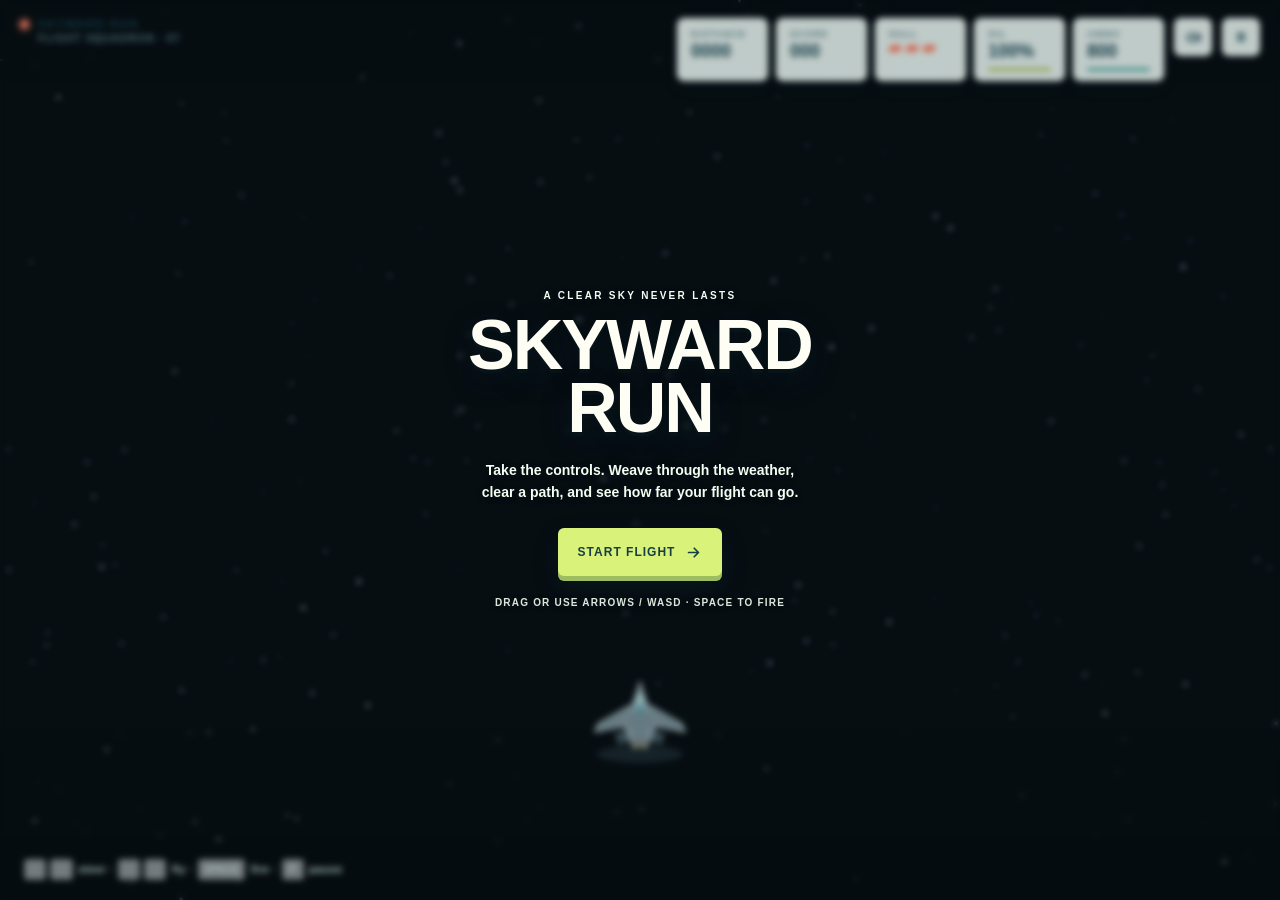
==== commit 1522594d: "Unlock audio on mobile touch Co-authored-by: Copilot <223556219+Copilot@users.noreply.github.com>" ====
--- a/Game_flight/index.html
+++ b/Game_flight/index.html
@@ -205,7 +205,9 @@
       .meter-track { height: 2px; margin-top: 5px; }
       .hull-dots { gap: 3px; }
       .hull-dots i { width: 7px; height: 6px; }
-      .pause-button, .audio-button { width: 30px; height: 30px; flex: 0 0 30px; margin: 0; }
+      .pause-button { width: 30px; height: 30px; flex: 0 0 30px; margin: 0; }
+      .audio-button { width: 44px; height: 44px; flex: 0 0 44px; margin: 0; }
+      .audio-button svg { width: 22px; height: 22px; }
       .status-message { top: max(102px, calc(env(safe-area-inset-top) + 89px)); }
       .bottomline { right: max(13px, env(safe-area-inset-right)); bottom: max(15px, env(safe-area-inset-bottom)); left: max(13px, env(safe-area-inset-left)); }
       .hint { display: none; }
@@ -395,12 +397,11 @@
       function clamp(value, min, max) { return Math.max(min, Math.min(max, value)); }
       function random(min, max) { return min + Math.random() * (max - min); }
 
-      function playSound(kind) {
-        if (soundMuted) return;
+      function prepareAudio() {
         const AudioContextClass = window.AudioContext || window.webkitAudioContext;
         if (!AudioContextClass) {
           reportAudioError(new Error("Web Audio is not supported by this browser."));
-          return;
+          return false;
         }
         if (!audioContext) {
           try {
@@ -409,9 +410,28 @@
             masterGain.connect(audioContext.destination);
           } catch (error) {
             reportAudioError(error);
-            return;
+            return false;
           }
         }
+        return true;
+      }
+
+      function unlockAudio() {
+        if (soundMuted || !prepareAudio() || audioContext.state === "running") return;
+        try {
+          const source = audioContext.createBufferSource();
+          source.buffer = audioContext.createBuffer(1, 1, audioContext.sampleRate);
+          source.connect(masterGain);
+          source.start();
+          resumeAudio().catch(reportAudioError);
+        } catch (error) {
+          reportAudioError(error);
+        }
+      }
+
+      function playSound(kind) {
+        if (soundMuted) return;
+        if (!prepareAudio()) return;
 
         const sounds = {
           start: { start: 330, end: 660, duration: .28, volume: .14, type: "sine" },
@@ -484,7 +504,10 @@
         if (masterGain && audioContext) {
           masterGain.gain.setTargetAtTime(soundMuted ? 0 : 1, audioContext.currentTime, .015);
         }
-        if (!soundMuted) playSound("resume");
+        if (!soundMuted) {
+          unlockAudio();
+          playSound("resume");
+        }
       }
 
       function roundRect(x, y, w, h, radius) {
@@ -1023,6 +1046,8 @@
       }
 
       startButton.addEventListener("click", startGame);
+      startButton.addEventListener("pointerdown", unlockAudio);
+      audioButton.addEventListener("pointerdown", unlockAudio);
       audioButton.addEventListener("click", toggleSound);
       pauseButton.addEventListener("click", pauseGame);
       touchPauseButton.addEventListener("click", pauseGame);
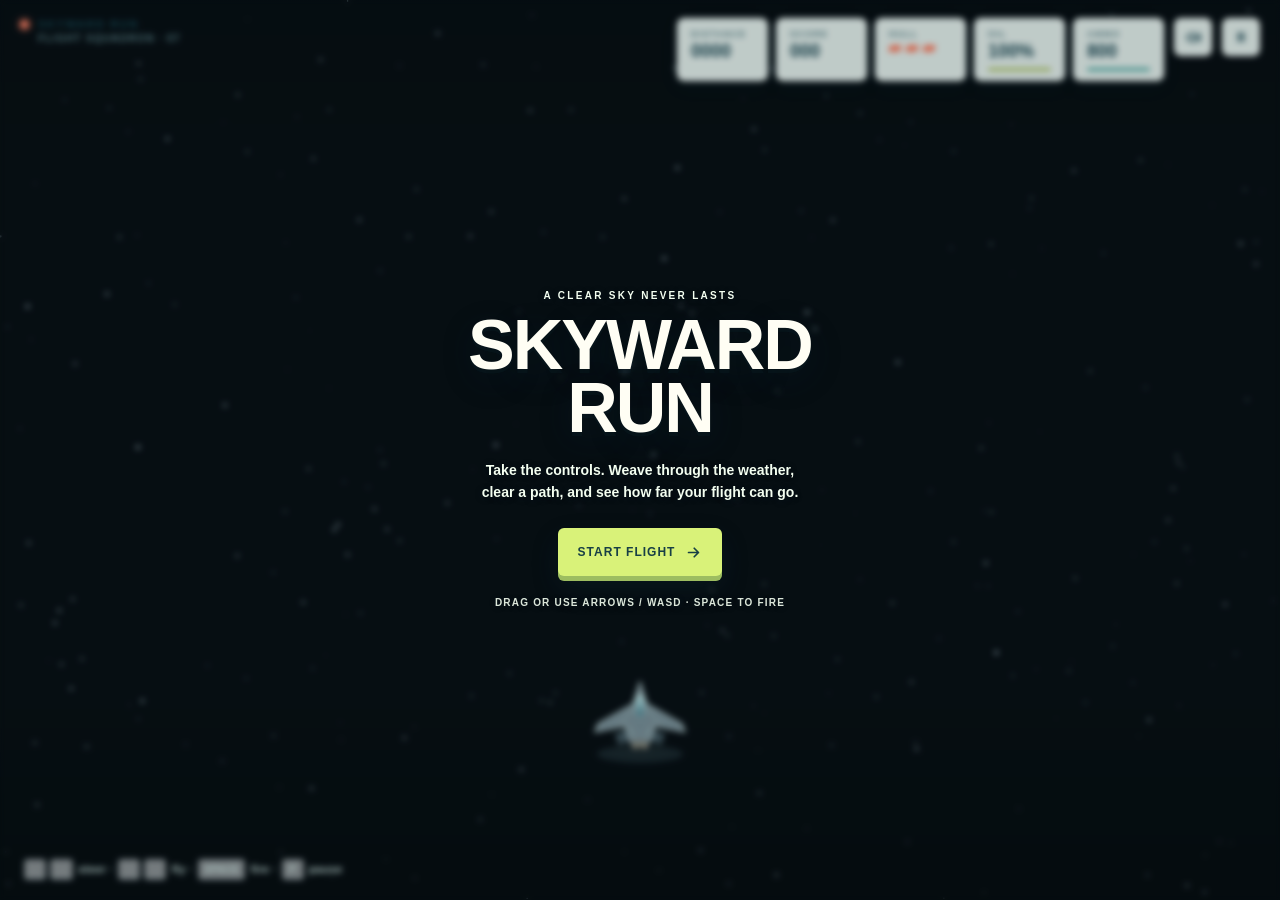
==== commit 83f8588e: "Start mobile audio directly from touch Co-authored-by: Copilot <223556219+Copilot@users.noreply.gith" ====
--- a/Game_flight/index.html
+++ b/Game_flight/index.html
@@ -361,6 +361,19 @@
       let audioResumePromise;
       let soundPendingDuringResume = false;
       let soundMuted = false;
+      let gestureStartSoundPending = false;
+      let gestureFireSoundPending = false;
+      const soundEffects = {
+        start: { start: 330, end: 660, duration: .28, volume: .14, type: "sine" },
+        fire: { start: 620, end: 260, duration: .055, volume: .08, type: "square" },
+        hit: { start: 260, end: 85, duration: .13, volume: .13, type: "triangle" },
+        destroy: { start: 170, end: 48, duration: .3, volume: .16, type: "sawtooth" },
+        damage: { start: 170, end: 48, duration: .24, volume: .17, type: "sawtooth" },
+        pickup: { start: 540, end: 950, duration: .16, volume: .12, type: "sine" },
+        pause: { start: 440, end: 330, duration: .11, volume: .1, type: "sine" },
+        resume: { start: 330, end: 520, duration: .13, volume: .1, type: "sine" },
+        over: { start: 330, end: 110, duration: .38, volume: .15, type: "triangle" }
+      };
       let scenery = [];
       let obstacles = [];
       let pickups = [];
@@ -416,16 +429,25 @@
         return true;
       }
 
-      function unlockAudio() {
-        if (soundMuted || !prepareAudio() || audioContext.state === "running") return;
+      function unlockAudio(kind = "start") {
+        if (soundMuted || !prepareAudio() || audioContext.state === "running") return false;
+        if (soundPendingDuringResume) return false;
         try {
-          const source = audioContext.createBufferSource();
-          source.buffer = audioContext.createBuffer(1, 1, audioContext.sampleRate);
-          source.connect(masterGain);
-          source.start();
-          resumeAudio().catch(reportAudioError);
+          soundPendingDuringResume = true;
+          scheduleSound(soundEffects[kind]);
+          if (kind === "start") gestureStartSoundPending = true;
+          if (kind === "fire") gestureFireSoundPending = true;
+          resumeAudio().then(() => {
+            soundPendingDuringResume = false;
+          }).catch((error) => {
+            soundPendingDuringResume = false;
+            reportAudioError(error);
+          });
+          return true;
         } catch (error) {
+          soundPendingDuringResume = false;
           reportAudioError(error);
+          return false;
         }
       }
 
@@ -433,18 +455,7 @@
         if (soundMuted) return;
         if (!prepareAudio()) return;
 
-        const sounds = {
-          start: { start: 330, end: 660, duration: .28, volume: .14, type: "sine" },
-          fire: { start: 620, end: 260, duration: .055, volume: .08, type: "square" },
-          hit: { start: 260, end: 85, duration: .13, volume: .13, type: "triangle" },
-          destroy: { start: 170, end: 48, duration: .3, volume: .16, type: "sawtooth" },
-          damage: { start: 170, end: 48, duration: .24, volume: .17, type: "sawtooth" },
-          pickup: { start: 540, end: 950, duration: .16, volume: .12, type: "sine" },
-          pause: { start: 440, end: 330, duration: .11, volume: .1, type: "sine" },
-          resume: { start: 330, end: 520, duration: .13, volume: .1, type: "sine" },
-          over: { start: 330, end: 110, duration: .38, volume: .15, type: "triangle" }
-        };
-        const sound = sounds[kind];
+        const sound = soundEffects[kind];
         if (audioContext.state !== "running") {
           if (soundPendingDuringResume) return;
           soundPendingDuringResume = true;
@@ -504,10 +515,7 @@
         if (masterGain && audioContext) {
           masterGain.gain.setTargetAtTime(soundMuted ? 0 : 1, audioContext.currentTime, .015);
         }
-        if (!soundMuted) {
-          unlockAudio();
-          playSound("resume");
-        }
+        if (!soundMuted && !unlockAudio("resume")) playSound("resume");
       }
 
       function roundRect(x, y, w, h, radius) {
@@ -772,7 +780,8 @@
 
       function fire() {
         if (ammo < 8) return;
-        playSound("fire");
+        if (gestureFireSoundPending) gestureFireSoundPending = false;
+        else playSound("fire");
         for (let index = 0; index < 8; index++) {
           shots.push({
             x: plane.x + (index - 3.5) * 9,
@@ -971,7 +980,8 @@
       }
 
       function startGame() {
-        playSound("start");
+        if (gestureStartSoundPending) gestureStartSoundPending = false;
+        else playSound("start");
         state = "playing";
         elapsed = 0;
         score = 0;
@@ -1046,8 +1056,8 @@
       }
 
       startButton.addEventListener("click", startGame);
-      startButton.addEventListener("pointerdown", unlockAudio);
-      audioButton.addEventListener("pointerdown", unlockAudio);
+      startButton.addEventListener("pointerdown", () => unlockAudio("start"));
+      audioButton.addEventListener("pointerdown", () => unlockAudio("resume"));
       audioButton.addEventListener("click", toggleSound);
       pauseButton.addEventListener("click", pauseGame);
       touchPauseButton.addEventListener("click", pauseGame);
@@ -1100,6 +1110,7 @@
         const control = button.dataset.control;
         button.addEventListener("pointerdown", (event) => {
           event.preventDefault();
+          if (control === "fire") unlockAudio("fire");
           controls[control] = true;
           button.setPointerCapture(event.pointerId);
         });
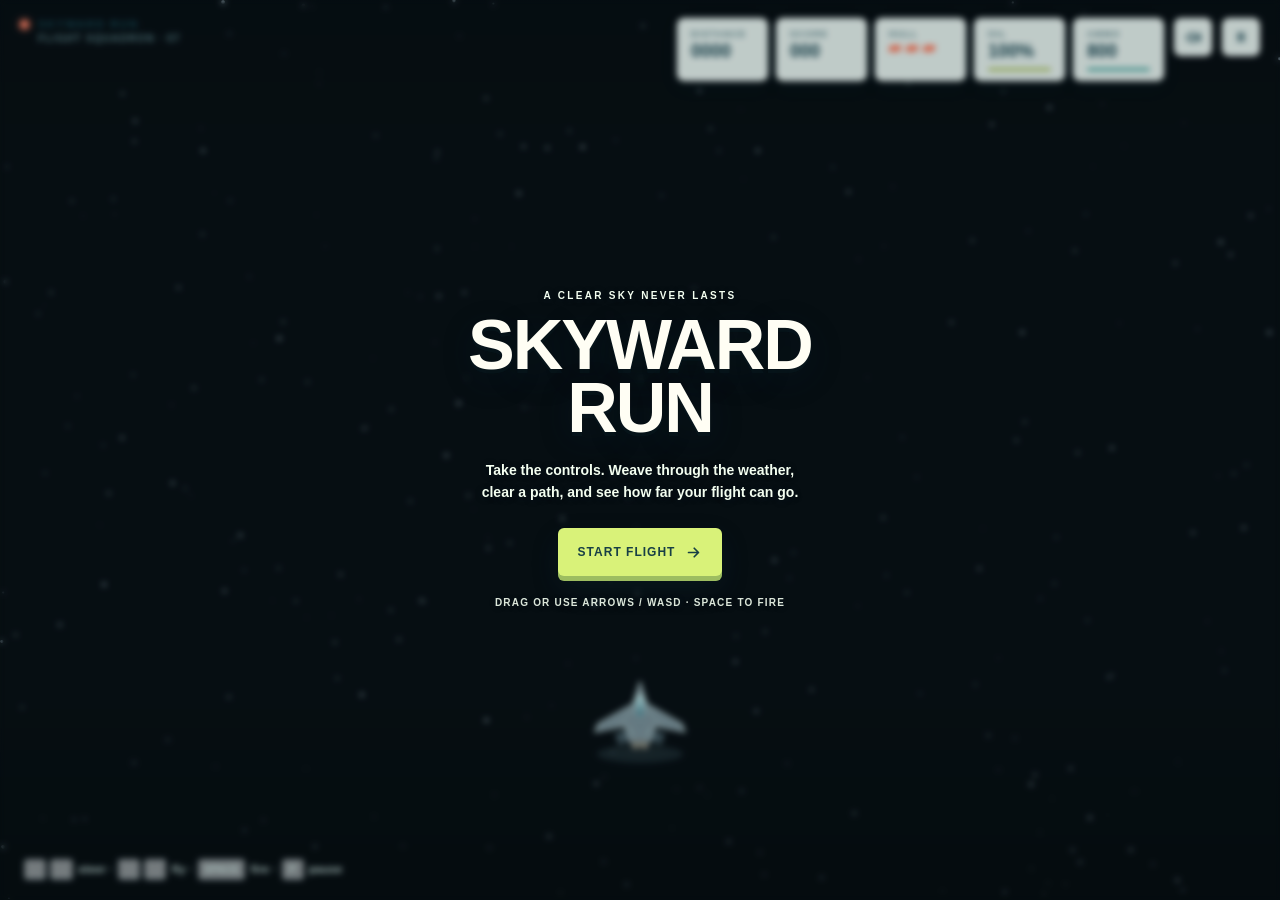
==== commit a1f7ac6e: "Resume mobile audio before playing startup sound" ====
--- a/Game_flight/index.html
+++ b/Game_flight/index.html
@@ -434,13 +434,15 @@
         if (soundPendingDuringResume) return false;
         try {
           soundPendingDuringResume = true;
-          scheduleSound(soundEffects[kind]);
           if (kind === "start") gestureStartSoundPending = true;
           if (kind === "fire") gestureFireSoundPending = true;
           resumeAudio().then(() => {
             soundPendingDuringResume = false;
+            if (!soundMuted) scheduleSound(soundEffects[kind]);
           }).catch((error) => {
             soundPendingDuringResume = false;
+            if (kind === "start") gestureStartSoundPending = false;
+            if (kind === "fire") gestureFireSoundPending = false;
             reportAudioError(error);
           });
           return true;
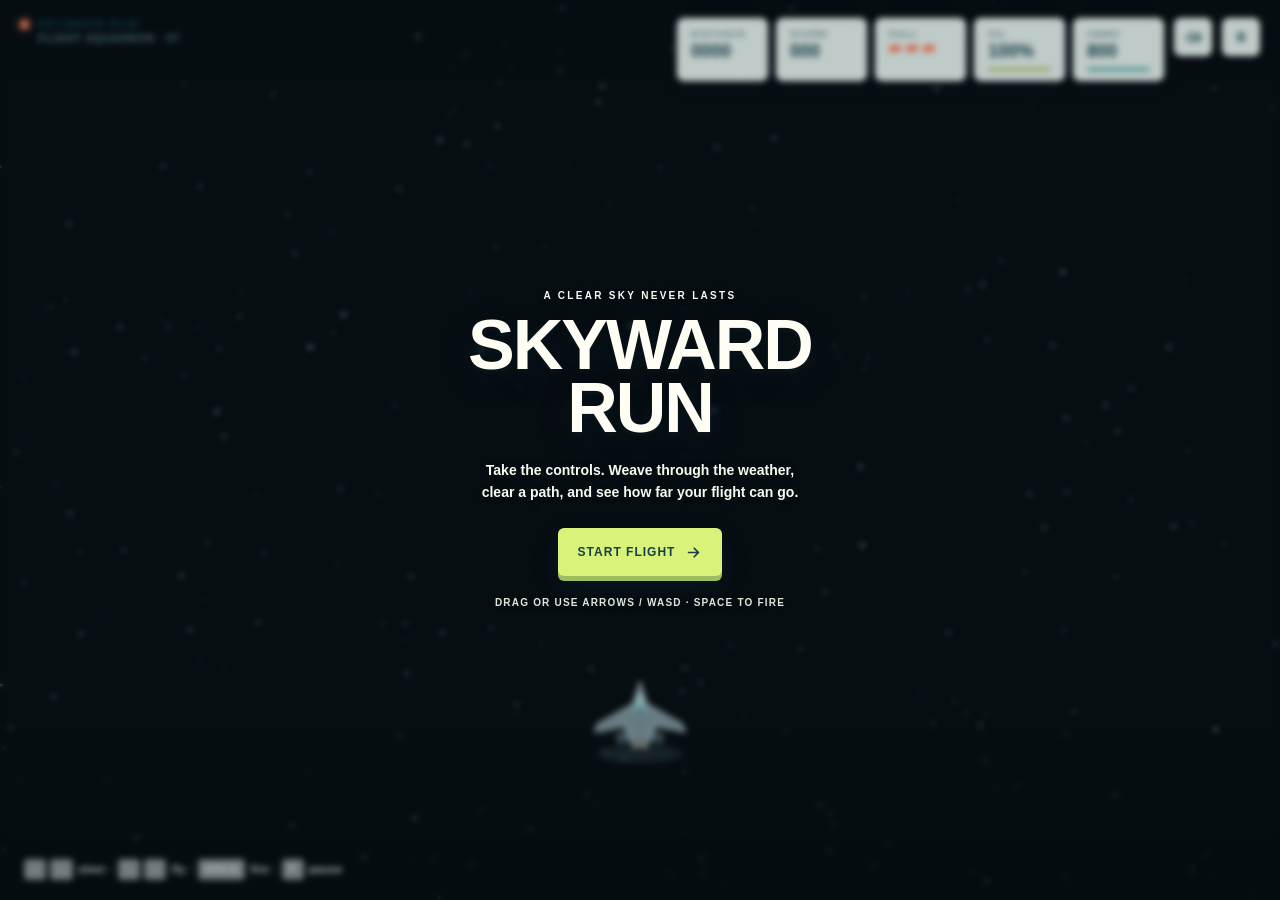
==== commit eeb16665: "Unlock iOS audio on start click" ====
--- a/Game_flight/index.html
+++ b/Game_flight/index.html
@@ -982,8 +982,9 @@
       }
 
       function startGame() {
-        if (gestureStartSoundPending) gestureStartSoundPending = false;
-        else playSound("start");
+        // Initialize/resume Web Audio directly in the Start click gesture.
+        // iOS Safari can reject audio initialization from an earlier pointerdown.
+        if (!unlockAudio("start")) playSound("start");
         state = "playing";
         elapsed = 0;
         score = 0;
@@ -1058,7 +1059,6 @@
       }
 
       startButton.addEventListener("click", startGame);
-      startButton.addEventListener("pointerdown", () => unlockAudio("start"));
       audioButton.addEventListener("pointerdown", () => unlockAudio("resume"));
       audioButton.addEventListener("click", toggleSound);
       pauseButton.addEventListener("click", pauseGame);
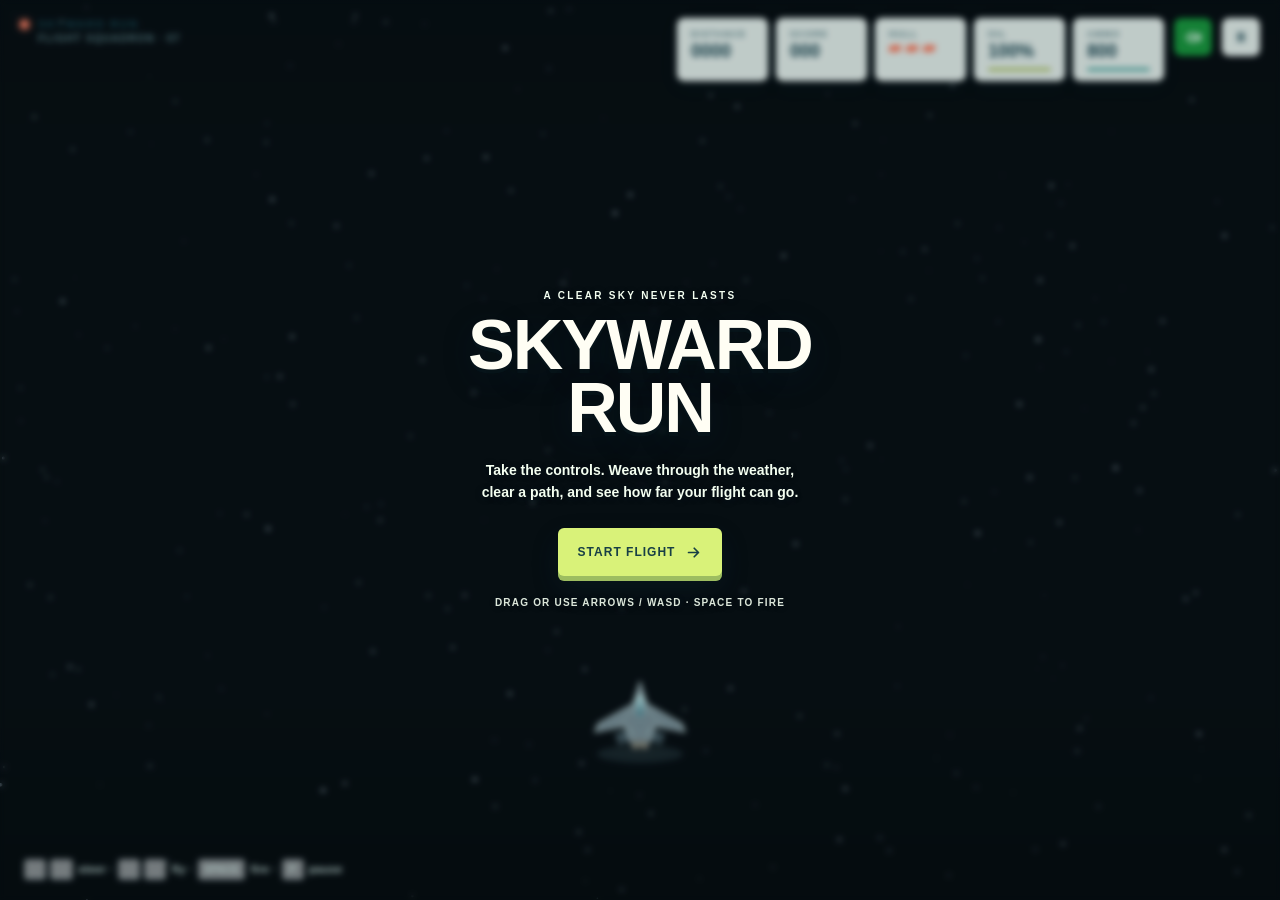
==== commit c0bec748: "Keep audio enabled while firing on iPhone" ====
--- a/Game_flight/index.html
+++ b/Game_flight/index.html
@@ -97,6 +97,8 @@
       transition: transform .16s ease, background .16s ease;
     }
     .pause-button:hover, .icon-button:hover, .audio-button:hover { background: white; transform: translateY(-2px); }
+    .audio-button { color: #fff; border-color: #087328; background: #168b34; }
+    .audio-button[aria-pressed="true"] { color: #fff; border-color: #a51425; background: #d32f3f; }
     .pause-button svg { width: 16px; height: 16px; }
     .audio-button svg { width: 17px; height: 17px; }
 
@@ -363,6 +365,7 @@
       let soundMuted = false;
       let gestureStartSoundPending = false;
       let gestureFireSoundPending = false;
+      let fireControlActive = false;
       const soundEffects = {
         start: { start: 330, end: 660, duration: .28, volume: .14, type: "sine" },
         fire: { start: 620, end: 260, duration: .055, volume: .08, type: "square" },
@@ -508,6 +511,7 @@
       }
 
       function toggleSound() {
+        if (fireControlActive) return;
         soundMuted = !soundMuted;
         soundWaves.hidden = soundMuted;
         soundMutedIcon.hidden = !soundMuted;
@@ -1044,6 +1048,7 @@
         controls.forward = false;
         controls.backward = false;
         controls.fire = false;
+        fireControlActive = false;
         touchDrag.active = false;
         touchDrag.pointerId = null;
         touchDrag.tilt = 0;
@@ -1112,11 +1117,17 @@
         const control = button.dataset.control;
         button.addEventListener("pointerdown", (event) => {
           event.preventDefault();
-          if (control === "fire") unlockAudio("fire");
+          if (control === "fire") {
+            fireControlActive = true;
+            unlockAudio("fire");
+          }
           controls[control] = true;
           button.setPointerCapture(event.pointerId);
         });
-        const release = () => { controls[control] = false; };
+        const release = () => {
+          controls[control] = false;
+          if (control === "fire") setTimeout(() => { fireControlActive = false; }, 0);
+        };
         button.addEventListener("pointerup", release);
         button.addEventListener("pointercancel", release);
         button.addEventListener("lostpointercapture", release);
